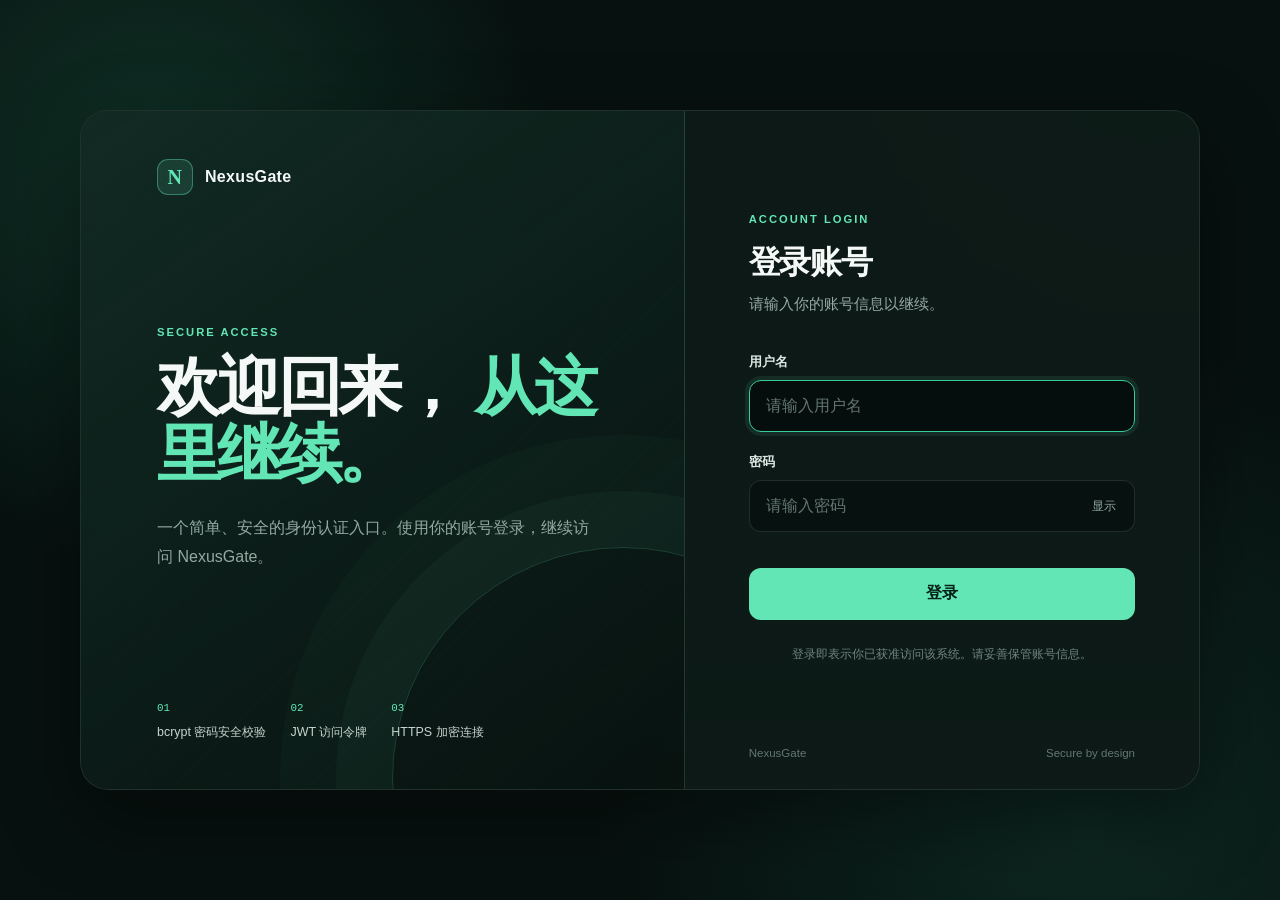
==== index.html @ f3195723 "Add files via upload" ====
<!doctype html>
<html lang="zh-CN">
  <head>
    <meta charset="UTF-8" />
    <meta name="viewport" content="width=device-width, initial-scale=1.0" />
    <meta
      name="description"
      content="NexusGate 账号登录入口"
    />
    <title>NexusGate | 登录</title>
    <link rel="stylesheet" href="./styles.css" />
  </head>
  <body>
    <main class="page-shell">
      <section class="intro-panel" aria-labelledby="welcome-title">
        <a class="brand" href="./" aria-label="NexusGate 首页">
          <span class="brand-mark" aria-hidden="true">N</span>
          <span>NexusGate</span>
        </a>

        <div class="intro-copy">
          <p class="eyebrow">SECURE ACCESS</p>
          <h1 id="welcome-title">
            欢迎回来，
            <span>从这里继续。</span>
          </h1>
          <p class="intro-text">
            一个简单、安全的身份认证入口。使用你的账号登录，继续访问 NexusGate。
          </p>
        </div>

        <ul class="feature-list" aria-label="服务特点">
          <li>
            <span class="feature-icon" aria-hidden="true">01</span>
            <span>bcrypt 密码安全校验</span>
          </li>
          <li>
            <span class="feature-icon" aria-hidden="true">02</span>
            <span>JWT 访问令牌</span>
          </li>
          <li>
            <span class="feature-icon" aria-hidden="true">03</span>
            <span>HTTPS 加密连接</span>
          </li>
        </ul>
      </section>

      <section class="login-panel" aria-labelledby="login-title">
        <div class="login-content">
          <div class="login-heading">
            <p class="eyebrow">ACCOUNT LOGIN</p>
            <h2 id="login-title">登录账号</h2>
            <p>请输入你的账号信息以继续。</p>
          </div>

          <form id="login-form" novalidate>
            <div class="field">
              <label for="username">用户名</label>
              <input
                id="username"
                name="username"
                type="text"
                autocomplete="username"
                maxlength="64"
                placeholder="请输入用户名"
                required
                autofocus
              />
            </div>

            <div class="field">
              <label for="password">密码</label>
              <div class="password-field">
                <input
                  id="password"
                  name="password"
                  type="password"
                  autocomplete="current-password"
                  maxlength="128"
                  placeholder="请输入密码"
                  required
                />
                <button
                  class="password-toggle"
                  type="button"
                  aria-label="显示密码"
                  aria-pressed="false"
                >
                  显示
                </button>
              </div>
            </div>

            <p class="form-message" id="form-message" role="alert"></p>

            <button class="submit-button" id="submit-button" type="submit">
              <span class="submit-label">登录</span>
              <span class="spinner" aria-hidden="true"></span>
            </button>
          </form>

          <p class="security-note">
            登录即表示你已获准访问该系统。请妥善保管账号信息。
          </p>
        </div>

        <footer>
          <span>NexusGate</span>
          <span>Secure by design</span>
        </footer>
      </section>
    </main>

    <div
      class="toast"
      id="toast"
      role="status"
      aria-live="polite"
      aria-atomic="true"
      hidden
    >
      <span class="toast-indicator" aria-hidden="true"></span>
      <span id="toast-message"></span>
    </div>

    <script src="./config.js"></script>
    <script src="./app.js"></script>
  </body>
</html>
---- styles.css ----
:root {
  color-scheme: dark;
  --bg: #07110f;
  --surface: #0d1a17;
  --surface-raised: #11231f;
  --border: rgba(194, 235, 220, 0.13);
  --text: #f4f8f6;
  --muted: #93a9a1;
  --accent: #63e6b5;
  --accent-strong: #38cc96;
  --accent-soft: rgba(99, 230, 181, 0.12);
  --error: #ff8f85;
  --error-soft: rgba(255, 113, 104, 0.12);
  --shadow: 0 28px 80px rgba(0, 0, 0, 0.38);
  font-family:
    "Segoe UI", "PingFang SC", "Hiragino Sans GB", "Microsoft YaHei",
    sans-serif;
}

* {
  box-sizing: border-box;
}

html {
  min-width: 320px;
  background: var(--bg);
}

body {
  min-height: 100vh;
  margin: 0;
  color: var(--text);
  background:
    radial-gradient(circle at 12% 18%, rgba(56, 204, 150, 0.16), transparent 30%),
    radial-gradient(circle at 85% 92%, rgba(36, 113, 93, 0.22), transparent 36%),
    var(--bg);
}

button,
input {
  font: inherit;
}

button {
  cursor: pointer;
}

.page-shell {
  display: grid;
  grid-template-columns: minmax(0, 1.08fr) minmax(420px, 0.92fr);
  width: min(1120px, calc(100% - 48px));
  min-height: 680px;
  margin: 0 auto;
  overflow: hidden;
  border: 1px solid var(--border);
  border-radius: 28px;
  background: rgba(9, 20, 17, 0.9);
  box-shadow: var(--shadow);
}

.intro-panel {
  position: relative;
  display: flex;
  flex-direction: column;
  justify-content: space-between;
  padding: 48px clamp(36px, 6vw, 76px);
  overflow: hidden;
  border-right: 1px solid var(--border);
  background:
    linear-gradient(145deg, rgba(18, 44, 37, 0.9), rgba(7, 17, 15, 0.55)),
    repeating-linear-gradient(
      135deg,
      transparent 0,
      transparent 31px,
      rgba(255, 255, 255, 0.018) 31px,
      rgba(255, 255, 255, 0.018) 32px
    );
}

.intro-panel::after {
  position: absolute;
  right: -170px;
  bottom: -220px;
  width: 460px;
  height: 460px;
  border: 1px solid rgba(99, 230, 181, 0.2);
  border-radius: 50%;
  box-shadow:
    0 0 0 56px rgba(99, 230, 181, 0.03),
    0 0 0 112px rgba(99, 230, 181, 0.025);
  content: "";
  pointer-events: none;
}

.brand {
  position: relative;
  z-index: 1;
  display: inline-flex;
  gap: 12px;
  align-items: center;
  width: fit-content;
  color: var(--text);
  font-size: 1rem;
  font-weight: 700;
  letter-spacing: 0.02em;
  text-decoration: none;
}

.brand-mark {
  display: grid;
  width: 36px;
  height: 36px;
  place-items: center;
  border: 1px solid rgba(99, 230, 181, 0.4);
  border-radius: 11px;
  color: var(--accent);
  background: var(--accent-soft);
  font-family: Georgia, serif;
  font-size: 1.25rem;
}

.intro-copy {
  position: relative;
  z-index: 1;
  max-width: 530px;
  margin: auto 0;
  padding: 56px 0;
}

.eyebrow {
  margin: 0 0 16px;
  color: var(--accent);
  font-size: 0.7rem;
  font-weight: 700;
  letter-spacing: 0.18em;
}

.intro-copy h1 {
  margin: 0;
  font-size: clamp(2.7rem, 5vw, 4.8rem);
  font-weight: 600;
  letter-spacing: -0.055em;
  line-height: 1.05;
}

.intro-copy h1 span {
  color: var(--accent);
}

.intro-text {
  max-width: 440px;
  margin: 26px 0 0;
  color: var(--muted);
  font-size: 1rem;
  line-height: 1.8;
}

.feature-list {
  position: relative;
  z-index: 1;
  display: flex;
  gap: 24px;
  padding: 0;
  margin: 0;
  list-style: none;
}

.feature-list li {
  display: flex;
  flex-direction: column;
  gap: 10px;
  color: #c6d4cf;
  font-size: 0.78rem;
}

.feature-icon {
  color: var(--accent);
  font-family: "Courier New", monospace;
  font-size: 0.68rem;
}

.login-panel {
  display: flex;
  flex-direction: column;
  justify-content: space-between;
  padding: 48px clamp(32px, 5vw, 64px) 30px;
  background:
    linear-gradient(rgba(13, 26, 23, 0.92), rgba(13, 26, 23, 0.98)),
    radial-gradient(circle at 90% 0, rgba(99, 230, 181, 0.08), transparent 35%);
}

.login-content {
  width: 100%;
  max-width: 390px;
  margin: auto;
}

.login-heading h2 {
  margin: 0;
  font-size: 2rem;
  font-weight: 600;
  letter-spacing: -0.04em;
}

.login-heading > p:last-child {
  margin: 10px 0 0;
  color: var(--muted);
  font-size: 0.92rem;
}

form {
  margin-top: 38px;
}

.field + .field {
  margin-top: 20px;
}

.field label {
  display: inline-block;
  margin-bottom: 9px;
  color: #dbe7e2;
  font-size: 0.84rem;
  font-weight: 600;
}

.field input {
  width: 100%;
  height: 52px;
  padding: 0 16px;
  border: 1px solid var(--border);
  border-radius: 12px;
  outline: none;
  color: var(--text);
  background: rgba(4, 12, 10, 0.55);
  transition:
    border-color 160ms ease,
    box-shadow 160ms ease,
    background 160ms ease;
}

.field input::placeholder {
  color: #62746e;
}

.field input:hover {
  border-color: rgba(194, 235, 220, 0.23);
}

.field input:focus {
  border-color: var(--accent-strong);
  background: rgba(4, 12, 10, 0.8);
  box-shadow: 0 0 0 4px rgba(99, 230, 181, 0.09);
}

.password-field {
  position: relative;
}

.password-field input {
  padding-right: 68px;
}

.password-toggle {
  position: absolute;
  top: 50%;
  right: 12px;
  padding: 6px 7px;
  border: 0;
  border-radius: 7px;
  color: var(--muted);
  background: transparent;
  font-size: 0.78rem;
  transform: translateY(-50%);
}

.password-toggle:hover,
.password-toggle:focus-visible {
  color: var(--accent);
  background: var(--accent-soft);
}

.form-message {
  min-height: 22px;
  margin: 10px 0 4px;
  color: var(--error);
  font-size: 0.82rem;
}

.submit-button {
  position: relative;
  display: grid;
  width: 100%;
  height: 52px;
  place-items: center;
  border: 0;
  border-radius: 12px;
  color: #052017;
  background: var(--accent);
  font-weight: 700;
  transition:
    background 160ms ease,
    transform 160ms ease,
    box-shadow 160ms ease;
}

.submit-button:hover:not(:disabled) {
  background: #7aedc3;
  box-shadow: 0 12px 30px rgba(56, 204, 150, 0.18);
  transform: translateY(-1px);
}

.submit-button:active:not(:disabled) {
  transform: translateY(0);
}

.submit-button:focus-visible {
  outline: 2px solid var(--text);
  outline-offset: 3px;
}

.submit-button:disabled {
  cursor: wait;
  opacity: 0.72;
}

.spinner {
  position: absolute;
  display: none;
  width: 18px;
  height: 18px;
  border: 2px solid rgba(5, 32, 23, 0.25);
  border-top-color: #052017;
  border-radius: 50%;
  animation: spin 650ms linear infinite;
}

.submit-button.is-loading .submit-label {
  visibility: hidden;
}

.submit-button.is-loading .spinner {
  display: block;
}

.security-note {
  margin: 24px 0 0;
  color: #70857e;
  font-size: 0.73rem;
  line-height: 1.65;
  text-align: center;
}

footer {
  display: flex;
  justify-content: space-between;
  padding-top: 30px;
  color: #637771;
  font-size: 0.72rem;
}

.toast {
  position: fixed;
  right: 24px;
  bottom: 24px;
  z-index: 10;
  display: flex;
  gap: 12px;
  align-items: center;
  min-width: min(360px, calc(100% - 32px));
  padding: 15px 18px;
  border: 1px solid var(--border);
  border-radius: 13px;
  color: var(--text);
  background: #14251f;
  box-shadow: 0 18px 60px rgba(0, 0, 0, 0.4);
  font-size: 0.9rem;
  opacity: 0;
  transform: translateY(12px);
  transition:
    opacity 180ms ease,
    transform 180ms ease;
}

.toast[hidden] {
  display: none;
}

.toast.is-visible {
  opacity: 1;
  transform: translateY(0);
}

.toast-indicator {
  width: 9px;
  height: 9px;
  flex: 0 0 auto;
  border-radius: 50%;
  background: var(--accent);
  box-shadow: 0 0 0 4px var(--accent-soft);
}

.toast.is-error .toast-indicator {
  background: var(--error);
  box-shadow: 0 0 0 4px var(--error-soft);
}

@keyframes spin {
  to {
    transform: rotate(360deg);
  }
}

@media (min-width: 900px) {
  body {
    display: grid;
    place-items: center;
    padding: 42px 0;
  }
}

@media (max-width: 899px) {
  .page-shell {
    grid-template-columns: 1fr;
    width: min(600px, calc(100% - 28px));
    min-height: auto;
    margin: 14px auto;
    border-radius: 22px;
  }

  .intro-panel {
    min-height: 280px;
    padding: 30px;
    border-right: 0;
    border-bottom: 1px solid var(--border);
  }

  .intro-copy {
    padding: 42px 0 34px;
  }

  .intro-copy h1 {
    font-size: clamp(2.2rem, 9vw, 3.2rem);
  }

  .intro-text {
    margin-top: 16px;
  }

  .feature-list {
    display: none;
  }

  .login-panel {
    min-height: 540px;
    padding: 42px 30px 24px;
  }
}

@media (max-width: 480px) {
  .page-shell {
    width: 100%;
    margin: 0;
    border: 0;
    border-radius: 0;
  }

  .intro-panel {
    min-height: 230px;
    padding: 24px;
  }

  .intro-copy {
    padding: 34px 0 16px;
  }

  .intro-copy h1 {
    font-size: 2.15rem;
  }

  .intro-text {
    display: none;
  }

  .login-panel {
    min-height: calc(100vh - 230px);
    padding: 36px 24px 22px;
  }

  .toast {
    right: 16px;
    bottom: 16px;
  }
}

@media (prefers-reduced-motion: reduce) {
  *,
  *::before,
  *::after {
    scroll-behavior: auto !important;
    transition-duration: 0.01ms !important;
    animation-duration: 0.01ms !important;
    animation-iteration-count: 1 !important;
  }
}
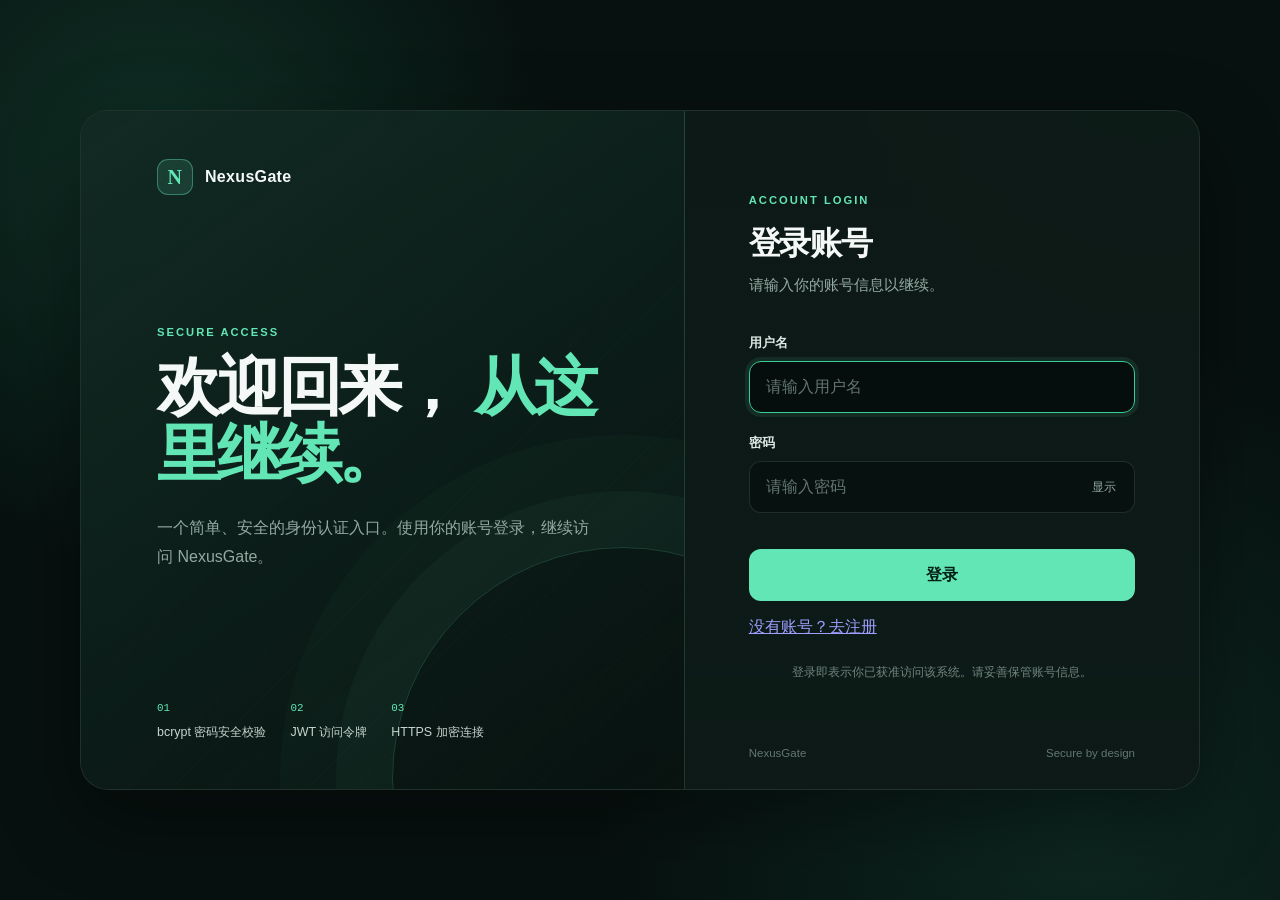
==== commit 12b78eb4: "Add files via upload" ====
--- a/index.html
+++ b/index.html
@@ -99,6 +99,10 @@
             </button>
           </form>
 
+          <p class="auth-switch">
+            <a href="register.html">没有账号？去注册</a>
+          </p>
+
           <p class="security-note">
             登录即表示你已获准访问该系统。请妥善保管账号信息。
           </p>
